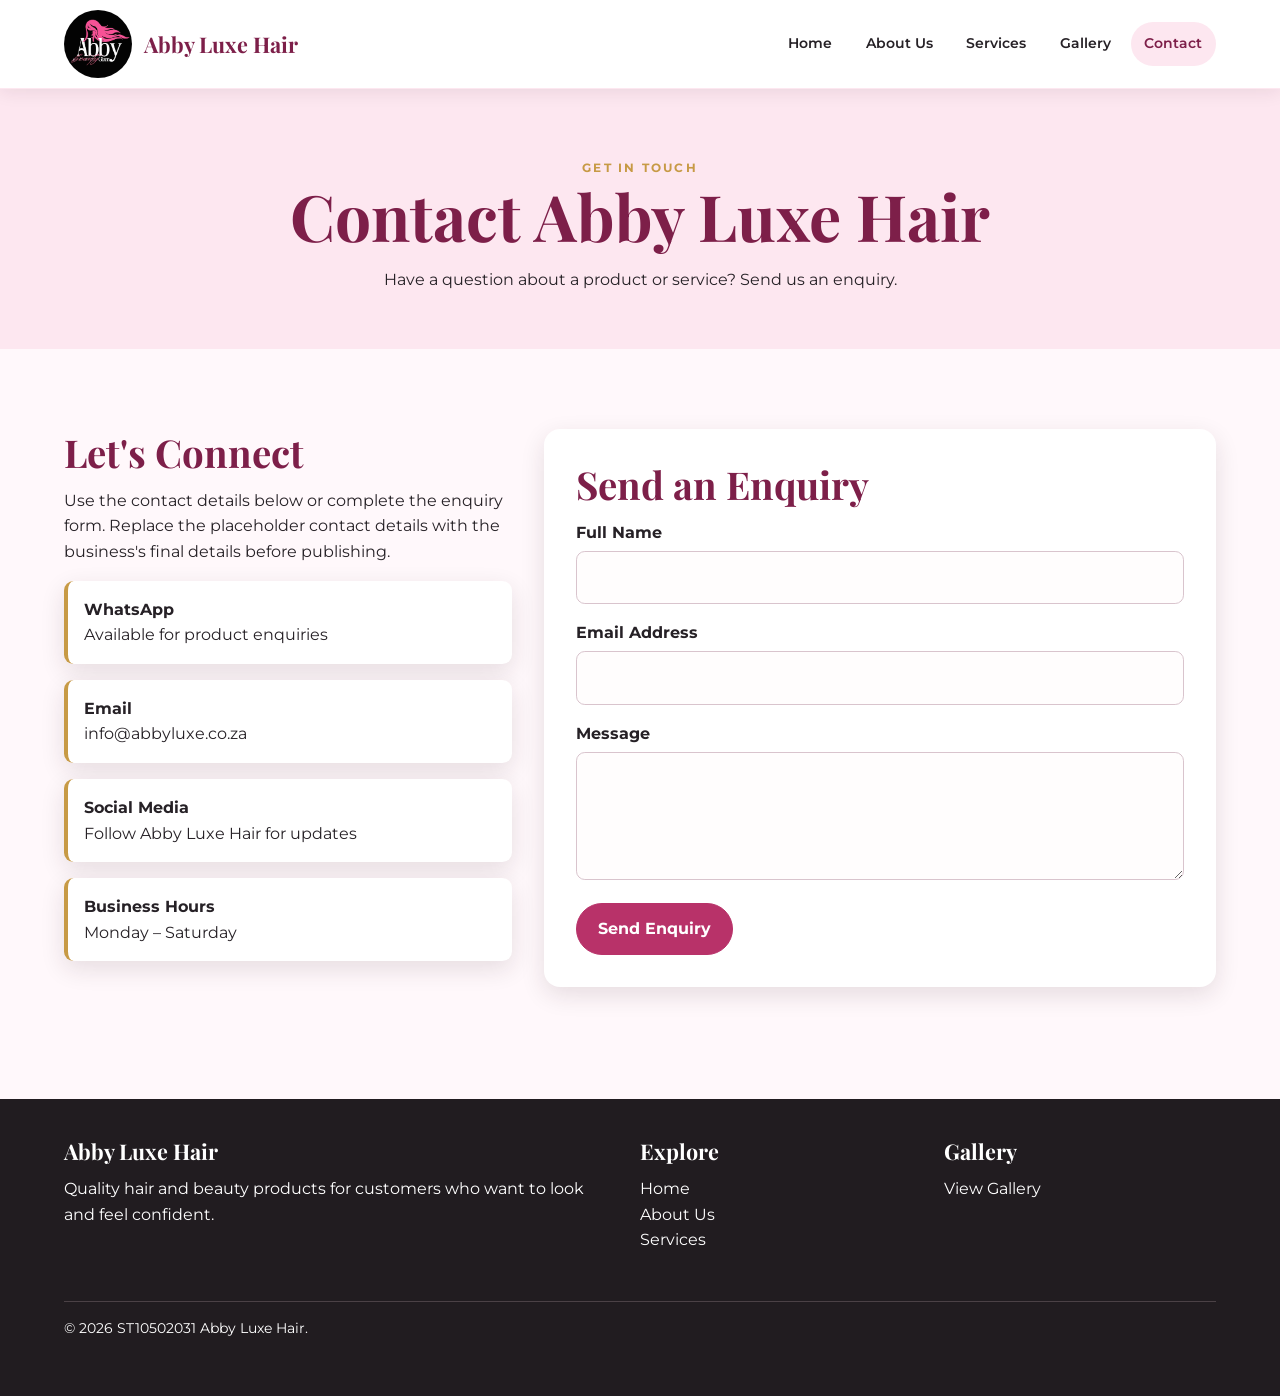
==== contact.html @ eab1e3b6 "Add files via upload" ====
<!DOCTYPE html>
<html lang="en">
<head><meta charset="UTF-8"><meta name="viewport" content="width=device-width, initial-scale=1.0"><meta name="description" content="Contact Abby Luxe Hair."><title>Abby Luxe Hair | Contact</title><link rel="stylesheet" href="css/style.css"></head>
<body>
<header class="site-header"><nav class="navbar container" aria-label="Main navigation"><a class="brand" href="home.html"><img src="images/logo.jpg" alt="Abby Luxe Hair logo"><span>Abby Luxe Hair</span></a><div class="nav-links"><a href="home.html">Home</a><a href="about.html">About Us</a><a href="services.html">Services</a><a href="gallery.html">Gallery</a><a class="active" href="contact.html">Contact</a></div></nav></header>
<main>
<section class="page-banner"><div class="container"><p class="eyebrow">Get In Touch</p><h1>Contact Abby Luxe Hair</h1><p>Have a question about a product or service? Send us an enquiry.</p></div></section>
<section class="section"><div class="container contact-grid"><div><h2>Let's Connect</h2><p>Use the contact details below or complete the enquiry form. Replace the placeholder contact details with the business's final details before publishing.</p><ul class="contact-list"><li><strong>WhatsApp</strong><br>Available for product enquiries</li><li><strong>Email</strong><br>info@abbyluxe.co.za</li><li><strong>Social Media</strong><br>Follow Abby Luxe Hair for updates</li><li><strong>Business Hours</strong><br>Monday – Saturday</li></ul></div><form class="form-card" action="#" method="post"><h2>Send an Enquiry</h2><div class="form-group"><label for="name">Full Name</label><input id="name" name="name" type="text" required></div><div class="form-group"><label for="email">Email Address</label><input id="email" name="email" type="email" required></div><div class="form-group"><label for="message">Message</label><textarea id="message" name="message" required></textarea></div><button class="btn" type="submit">Send Enquiry</button></form></div></section>
</main>
<footer class="site-footer"><div class="container"><div class="footer-grid"><div><h3>Abby Luxe Hair</h3><p>Quality hair and beauty products for customers who want to look and feel confident.</p></div><div><h3>Explore</h3><p><a href="home.html">Home</a><br><a href="about.html">About Us</a><br><a href="services.html">Services</a></p></div><div><h3>Gallery</h3><p><a href="gallery.html">View Gallery</a></p></div></div><p class="copyright">&copy; 2026 ST10502031 Abby Luxe Hair.</p></div></footer>
</body></html>
---- css/style.css ----
/* Abby Luxe Hair - WEDE5020 Part 2
   External stylesheet with desktop, tablet and mobile responsive styling.
*/

@import url('https://fonts.googleapis.com/css2?family=Montserrat:wght@400;500;600;700&family=Playfair+Display:wght@500;600;700&display=swap');

/* CSS reset / base styles */
* { box-sizing: border-box; margin: 0; padding: 0; }
html { scroll-behavior: smooth; font-size: 100%; }
body {
    font-family: 'Montserrat', Arial, sans-serif;
    font-size: 1rem;
    line-height: 1.6;
    color: #262126;
    background: #fff8fb;
}
img, video { max-width: 100%; height: auto; display: block; }
a { color: inherit; text-decoration: none; }
ul { list-style: none; }
button, input, textarea { font: inherit; }

:root {
    --pink: #b83269;
    --dark-pink: #7d1f49;
    --light-pink: #fde7f0;
    --gold: #c79a45;
    --cream: #fff8f3;
    --black: #211c20;
    --white: #ffffff;
    --shadow: 0 0.5rem 1.5rem rgba(48, 21, 34, 0.12);
    --radius: 1rem;
    --container: 72rem;
}

.container { width: min(92%, var(--container)); margin-inline: auto; }

/* Header / navigation */
.site-header {
    position: sticky;
    top: 0;
    z-index: 1000;
    background: rgba(255, 255, 255, 0.97);
    border-bottom: 0.12rem solid var(--light-pink);
    box-shadow: 0 0.25rem 1rem rgba(48, 21, 34, 0.08);
}
.navbar {
    min-height: 5.5rem;
    display: flex;
    align-items: center;
    justify-content: space-between;
    gap: 2rem;
}
.brand { display: flex; align-items: center; gap: 0.75rem; }
.brand img { width: 4.25rem; height: 4.25rem; object-fit: cover; border-radius: 50%; }
.brand span { font-family: 'Playfair Display', Georgia, serif; font-size: 1.35rem; font-weight: 700; color: var(--dark-pink); }
.nav-links { display: flex; align-items: center; justify-content: flex-end; flex-wrap: wrap; gap: 0.4rem; }
.nav-links a { padding: 0.65rem 0.85rem; border-radius: 2rem; font-weight: 600; font-size: 0.9rem; }
.nav-links a:hover, .nav-links a:focus-visible, .nav-links a.active { background: var(--light-pink); color: var(--dark-pink); outline: none; }

/* Typography */
h1, h2, h3 { font-family: 'Playfair Display', Georgia, serif; color: var(--dark-pink); line-height: 1.2; }
h1 { font-size: clamp(2.25rem, 5vw, 4.2rem); }
h2 { font-size: clamp(1.8rem, 3vw, 2.7rem); margin-bottom: 0.8rem; }
h3 { font-size: 1.35rem; }
p { margin-bottom: 1rem; }
.eyebrow { color: var(--gold); text-transform: uppercase; letter-spacing: 0.18em; font-size: 0.78rem; font-weight: 700; margin-bottom: 0.6rem; }
.section { padding: 5rem 0; }
.section-heading { text-align: center; max-width: 42rem; margin: 0 auto 2.5rem; }

/* Buttons */
.btn {
    display: inline-flex;
    align-items: center;
    justify-content: center;
    min-height: 2.9rem;
    padding: 0.75rem 1.3rem;
    border-radius: 2rem;
    border: 0.1rem solid var(--pink);
    background: var(--pink);
    color: var(--white);
    font-weight: 700;
    transition: transform 0.2s ease, background-color 0.2s ease, box-shadow 0.2s ease;
}
.btn:hover, .btn:focus-visible { background: var(--dark-pink); transform: translateY(-0.12rem); box-shadow: var(--shadow); outline: none; }
.btn-outline { background: transparent; color: var(--dark-pink); }
.btn-outline:hover, .btn-outline:focus-visible { color: var(--white); }

/* Home hero */
.hero { background: linear-gradient(135deg, #fff8fb 0%, #fde7f0 100%); padding: 4.5rem 0; }
.hero-grid { display: grid; grid-template-columns: 1.05fr 0.95fr; align-items: center; gap: 3rem; }
.hero-copy p { max-width: 36rem; font-size: 1.08rem; }
.hero-actions { display: flex; flex-wrap: wrap; gap: 0.8rem; margin-top: 1.4rem; }
.hero-image { overflow: hidden; border-radius: 1.5rem; box-shadow: var(--shadow); border: 0.25rem solid var(--white); }
.hero-image img { width: 100%; aspect-ratio: 4 / 3; object-fit: cover; }

/* Cards / grids */
.card-grid { display: grid; grid-template-columns: repeat(3, 1fr); gap: 1.5rem; }
.card { background: var(--white); border: 0.08rem solid #f1dce5; border-radius: var(--radius); padding: 1.5rem; box-shadow: var(--shadow); }
.card:hover { transform: translateY(-0.2rem); transition: transform 0.2s ease; }
.card-icon { font-size: 2rem; margin-bottom: 0.8rem; }
.info-grid { display: grid; grid-template-columns: repeat(2, 1fr); gap: 2rem; align-items: start; }
.highlight { background: var(--black); color: var(--white); border-radius: 1.2rem; padding: 2rem; }
.highlight h2, .highlight h3 { color: var(--white); }

/* Gallery */
.gallery-grid { display: grid; grid-template-columns: repeat(3, 1fr); gap: 1rem; }
.gallery-item { overflow: hidden; border-radius: 1rem; background: var(--white); box-shadow: var(--shadow); }
.gallery-item img { width: 100%; aspect-ratio: 1 / 1; object-fit: cover; transition: transform 0.3s ease; }
.gallery-item:hover img { transform: scale(1.04); }

/* Forms */
.contact-grid { display: grid; grid-template-columns: 0.8fr 1.2fr; gap: 2rem; }
.contact-list { display: grid; gap: 1rem; }
.contact-list li { background: var(--white); border-left: 0.3rem solid var(--gold); padding: 1rem; border-radius: 0.6rem; box-shadow: var(--shadow); }
.form-card { background: var(--white); padding: 2rem; border-radius: var(--radius); box-shadow: var(--shadow); }
.form-group { margin-bottom: 1rem; }
label { display: block; font-weight: 700; margin-bottom: 0.35rem; }
input, textarea { width: 100%; padding: 0.8rem 0.9rem; border: 0.08rem solid #d9c4cd; border-radius: 0.55rem; background: #fffdfd; }
input:focus, textarea:focus { border-color: var(--pink); outline: 0.15rem solid #f8cfdf; }
textarea { min-height: 8rem; resize: vertical; }

/* Footer */
.site-footer { background: var(--black); color: #fff; padding: 2.5rem 0; margin-top: 2rem; }
.footer-grid { display: grid; grid-template-columns: 2fr 1fr 1fr; gap: 2rem; }
.site-footer h3 { color: #fff; margin-bottom: 0.7rem; }
.site-footer a:hover, .site-footer a:focus-visible { color: #f2c56d; outline: none; }
.copyright { border-top: 0.06rem solid #4b4146; margin-top: 2rem; padding-top: 1rem; font-size: 0.85rem; }

/* Page banner */
.page-banner { background: var(--light-pink); padding: 3.5rem 0; text-align: center; }
.page-banner p { max-width: 40rem; margin: 0.8rem auto 0; }

/* Tablet breakpoint */
@media (max-width: 56rem) {
    .navbar { align-items: flex-start; padding: 0.75rem 0; flex-direction: column; gap: 0.6rem; }
    .nav-links { justify-content: flex-start; width: 100%; }
    .hero-grid, .contact-grid, .info-grid { grid-template-columns: 1fr; }
    .card-grid { grid-template-columns: repeat(2, 1fr); }
    .gallery-grid { grid-template-columns: repeat(2, 1fr); }
    .footer-grid { grid-template-columns: 1fr 1fr; }
}

/* Mobile breakpoint */
@media (max-width: 38rem) {
    html { font-size: 93.75%; }
    .container { width: min(94%, var(--container)); }
    .section { padding: 3.5rem 0; }
    .brand span { font-size: 1.15rem; }
    .brand img { width: 3.5rem; height: 3.5rem; }
    .nav-links { gap: 0.2rem; }
    .nav-links a { font-size: 0.82rem; padding: 0.5rem 0.6rem; }
    .hero { padding: 3rem 0; }
    .hero-actions { flex-direction: column; align-items: stretch; }
    .btn { width: 100%; }
    .card-grid, .gallery-grid, .footer-grid { grid-template-columns: 1fr; }
    .form-card { padding: 1.25rem; }
}
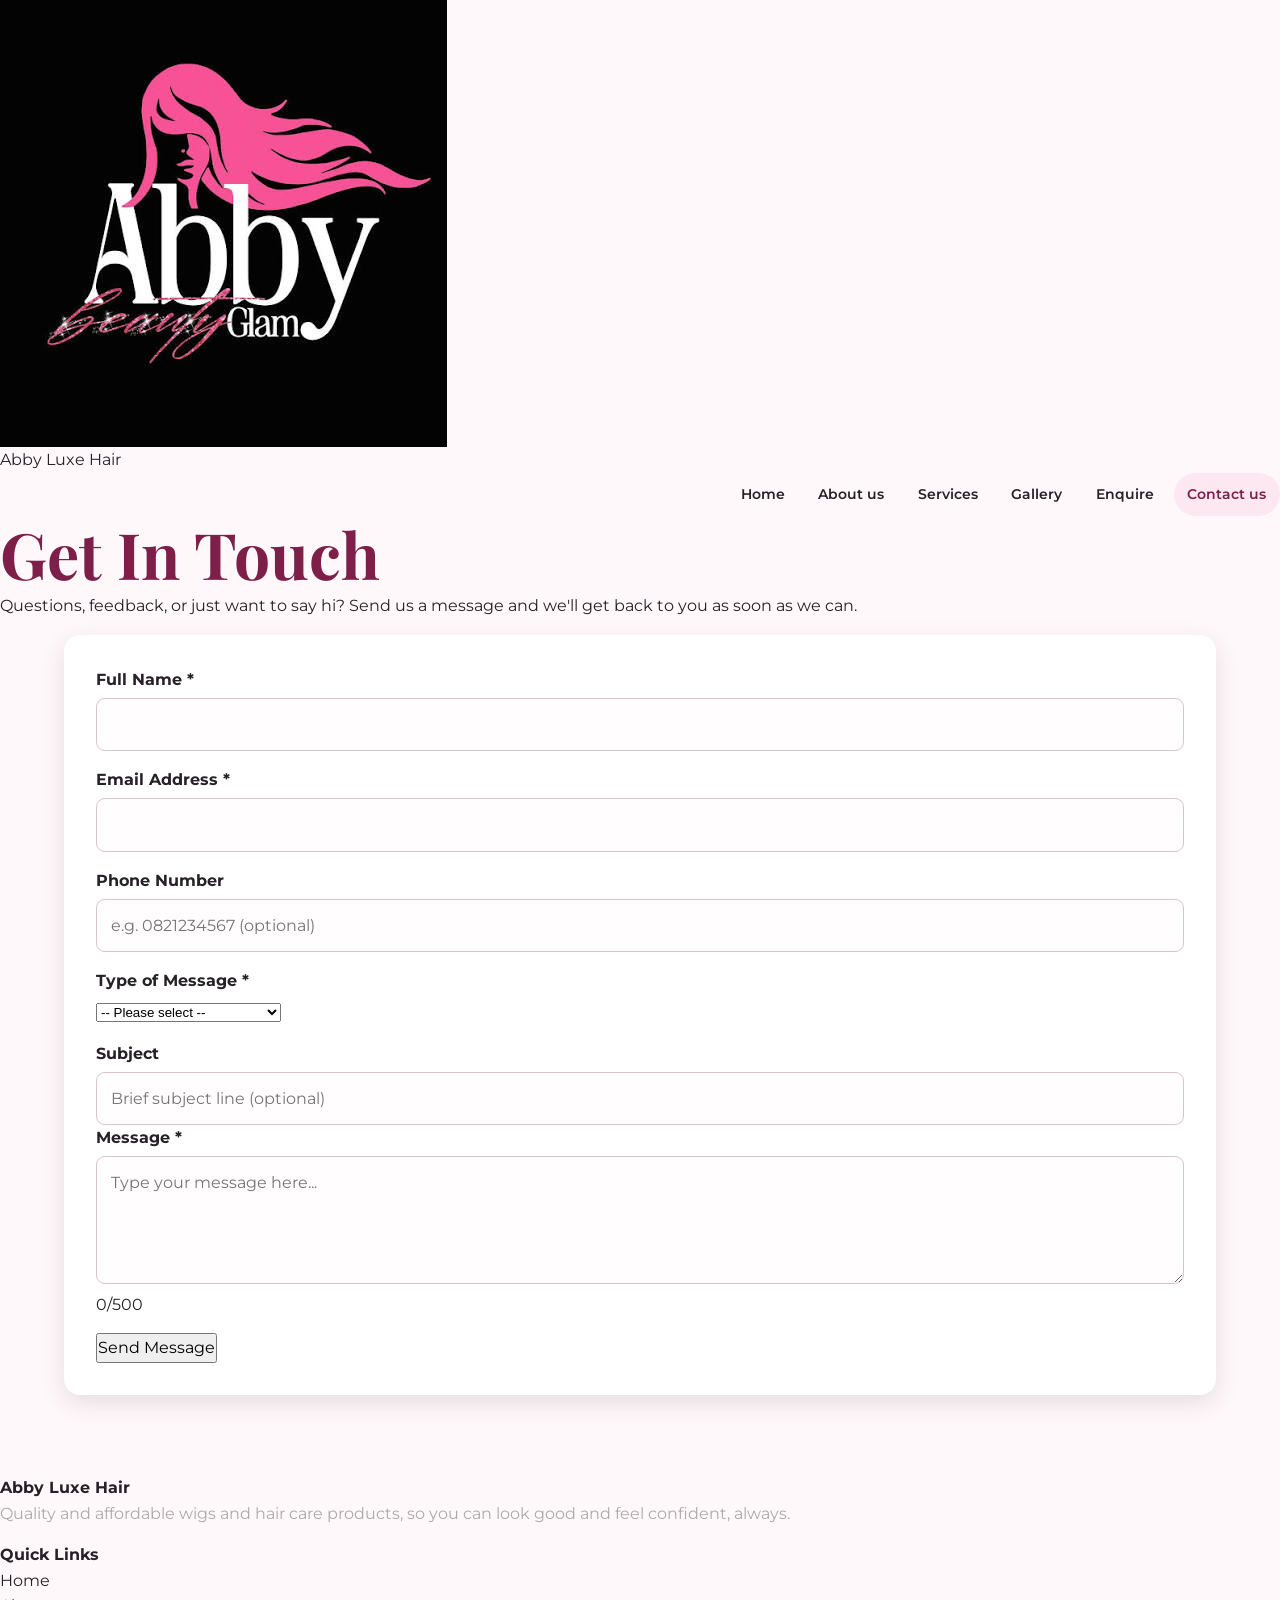
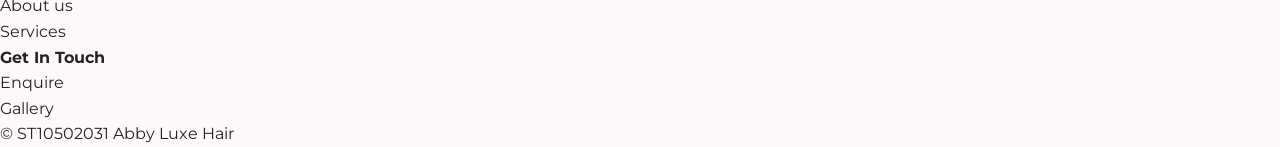
==== commit 3c64091f: "Add files via upload" ====
--- a/contact.html
+++ b/contact.html
@@ -1,11 +1,117 @@
 <!DOCTYPE html>
 <html lang="en">
-<head><meta charset="UTF-8"><meta name="viewport" content="width=device-width, initial-scale=1.0"><meta name="description" content="Contact Abby Luxe Hair."><title>Abby Luxe Hair | Contact</title><link rel="stylesheet" href="css/style.css"></head>
+<head>
+    <meta charset="UTF-8">
+    <meta name="viewport" content="width=device-width, initial-scale=1.0">
+    <title>Contact Us | Abby Luxe Hair</title>
+    <link rel="preconnect" href="https://fonts.googleapis.com">
+    <link href="https://fonts.googleapis.com/css2?family=Playfair+Display:wght@600;700&family=Poppins:wght@400;500;600&display=swap" rel="stylesheet">
+    <link rel="stylesheet" href="css/style.css">
+</head>
 <body>
-<header class="site-header"><nav class="navbar container" aria-label="Main navigation"><a class="brand" href="home.html"><img src="images/logo.jpg" alt="Abby Luxe Hair logo"><span>Abby Luxe Hair</span></a><div class="nav-links"><a href="home.html">Home</a><a href="about.html">About Us</a><a href="services.html">Services</a><a href="gallery.html">Gallery</a><a class="active" href="contact.html">Contact</a></div></nav></header>
-<main>
-<section class="page-banner"><div class="container"><p class="eyebrow">Get In Touch</p><h1>Contact Abby Luxe Hair</h1><p>Have a question about a product or service? Send us an enquiry.</p></div></section>
-<section class="section"><div class="container contact-grid"><div><h2>Let's Connect</h2><p>Use the contact details below or complete the enquiry form. Replace the placeholder contact details with the business's final details before publishing.</p><ul class="contact-list"><li><strong>WhatsApp</strong><br>Available for product enquiries</li><li><strong>Email</strong><br>info@abbyluxe.co.za</li><li><strong>Social Media</strong><br>Follow Abby Luxe Hair for updates</li><li><strong>Business Hours</strong><br>Monday – Saturday</li></ul></div><form class="form-card" action="#" method="post"><h2>Send an Enquiry</h2><div class="form-group"><label for="name">Full Name</label><input id="name" name="name" type="text" required></div><div class="form-group"><label for="email">Email Address</label><input id="email" name="email" type="email" required></div><div class="form-group"><label for="message">Message</label><textarea id="message" name="message" required></textarea></div><button class="btn" type="submit">Send Enquiry</button></form></div></section>
-</main>
-<footer class="site-footer"><div class="container"><div class="footer-grid"><div><h3>Abby Luxe Hair</h3><p>Quality hair and beauty products for customers who want to look and feel confident.</p></div><div><h3>Explore</h3><p><a href="home.html">Home</a><br><a href="about.html">About Us</a><br><a href="services.html">Services</a></p></div><div><h3>Gallery</h3><p><a href="gallery.html">View Gallery</a></p></div></div><p class="copyright">&copy; 2026 ST10502031 Abby Luxe Hair.</p></div></footer>
-</body></html>
+    <header>
+        <nav>
+            <div class="nav-brand">
+                <img src="images/logo.jpg" alt="Abby Luxe Hair logo">
+                <span>Abby Luxe Hair</span>
+            </div>
+            <div class="nav-links">
+                <a href="home.html">Home</a>
+                <a href="about.html">About us</a>
+                <a href="services.html">Services</a>
+                <a href="gallery.html">Gallery</a>
+                <a href="enquiry.html">Enquire</a>
+                <a href="contact.html" class="active">Contact us</a>
+            </div>
+        </nav>
+    </header>
+
+    <section class="page-hero">
+        <h1>Get In Touch</h1>
+        <p>Questions, feedback, or just want to say hi? Send us a message and we'll get back to you as soon as we can.</p>
+    </section>
+
+    <main class="section container" style="padding-top: var(--space-lg);">
+        <div class="form-card">
+            <form id="contact-form" action="https://formsubmit.co/ajax/enquiries@abbyluxehair.co.za" method="POST" novalidate>
+
+                <div class="field">
+                    <label for="c-fullName">Full Name <span class="required">*</span></label>
+                    <input type="text" id="c-fullName" name="fullName" required minlength="2" maxlength="80" autocomplete="name">
+                    <p class="error-message" id="c-fullName-error"></p>
+                </div>
+
+                <div class="field">
+                    <label for="c-email">Email Address <span class="required">*</span></label>
+                    <input type="email" id="c-email" name="email" required autocomplete="email">
+                    <p class="error-message" id="c-email-error"></p>
+                </div>
+
+                <div class="field">
+                    <label for="c-phone">Phone Number</label>
+                    <input type="tel" id="c-phone" name="phone" placeholder="e.g. 0821234567 (optional)" autocomplete="tel">
+                    <p class="error-message" id="c-phone-error"></p>
+                </div>
+
+                <div class="field">
+                    <label for="c-messageType">Type of Message <span class="required">*</span></label>
+                    <select id="c-messageType" name="messageType" required>
+                        <option value="">-- Please select --</option>
+                        <option value="General Enquiry">General enquiry</option>
+                        <option value="Feedback">Feedback</option>
+                        <option value="Complaint">Complaint</option>
+                        <option value="Partnership / Collaboration">Partnership or collaboration</option>
+                        <option value="Other">Other</option>
+                    </select>
+                    <p class="error-message" id="c-messageType-error"></p>
+                </div>
+
+                <div class="field">
+                    <label for="c-subject">Subject</label>
+                    <input type="text" id="c-subject" name="subject" maxlength="100" placeholder="Brief subject line (optional)">
+                </div>
+
+                <div class="field">
+                    <label for="c-message">Message <span class="required">*</span></label>
+                    <textarea id="c-message" name="message" required minlength="10" maxlength="500" placeholder="Type your message here..."></textarea>
+                    <p class="char-count"><span id="c-message-count">0</span>/500</p>
+                    <p class="error-message" id="c-message-error"></p>
+                </div>
+
+                <!-- FormSubmit configuration -->
+                <input type="hidden" name="_subject" value="New message from Abby Luxe Hair website">
+                <input type="hidden" name="_template" value="table">
+                <input type="hidden" name="_captcha" value="false">
+
+                <button type="submit" class="btn-primary" id="contact-submit-btn">Send Message</button>
+            </form>
+
+            <div class="response-panel" id="contact-response"></div>
+        </div>
+    </main>
+
+    <footer>
+        <div class="footer-content">
+            <div>
+                <h4>Abby Luxe Hair</h4>
+                <p style="color:#aaa; font-size: var(--fs-sm);">Quality and affordable wigs and hair care products, so you can look good and feel confident, always.</p>
+            </div>
+            <div>
+                <h4>Quick Links</h4>
+                <a href="home.html">Home</a><br>
+                <a href="about.html">About us</a><br>
+                <a href="services.html">Services</a>
+            </div>
+            <div>
+                <h4>Get In Touch</h4>
+                <a href="enquiry.html">Enquire</a><br>
+                <a href="gallery.html">Gallery</a>
+            </div>
+        </div>
+        <div class="footer-bottom">&copy; ST10502031 Abby Luxe Hair</div>
+    </footer>
+
+    <script src="js/form-utils.js"></script>
+    <script src="js/contact.js"></script>
+</body>
+</html>
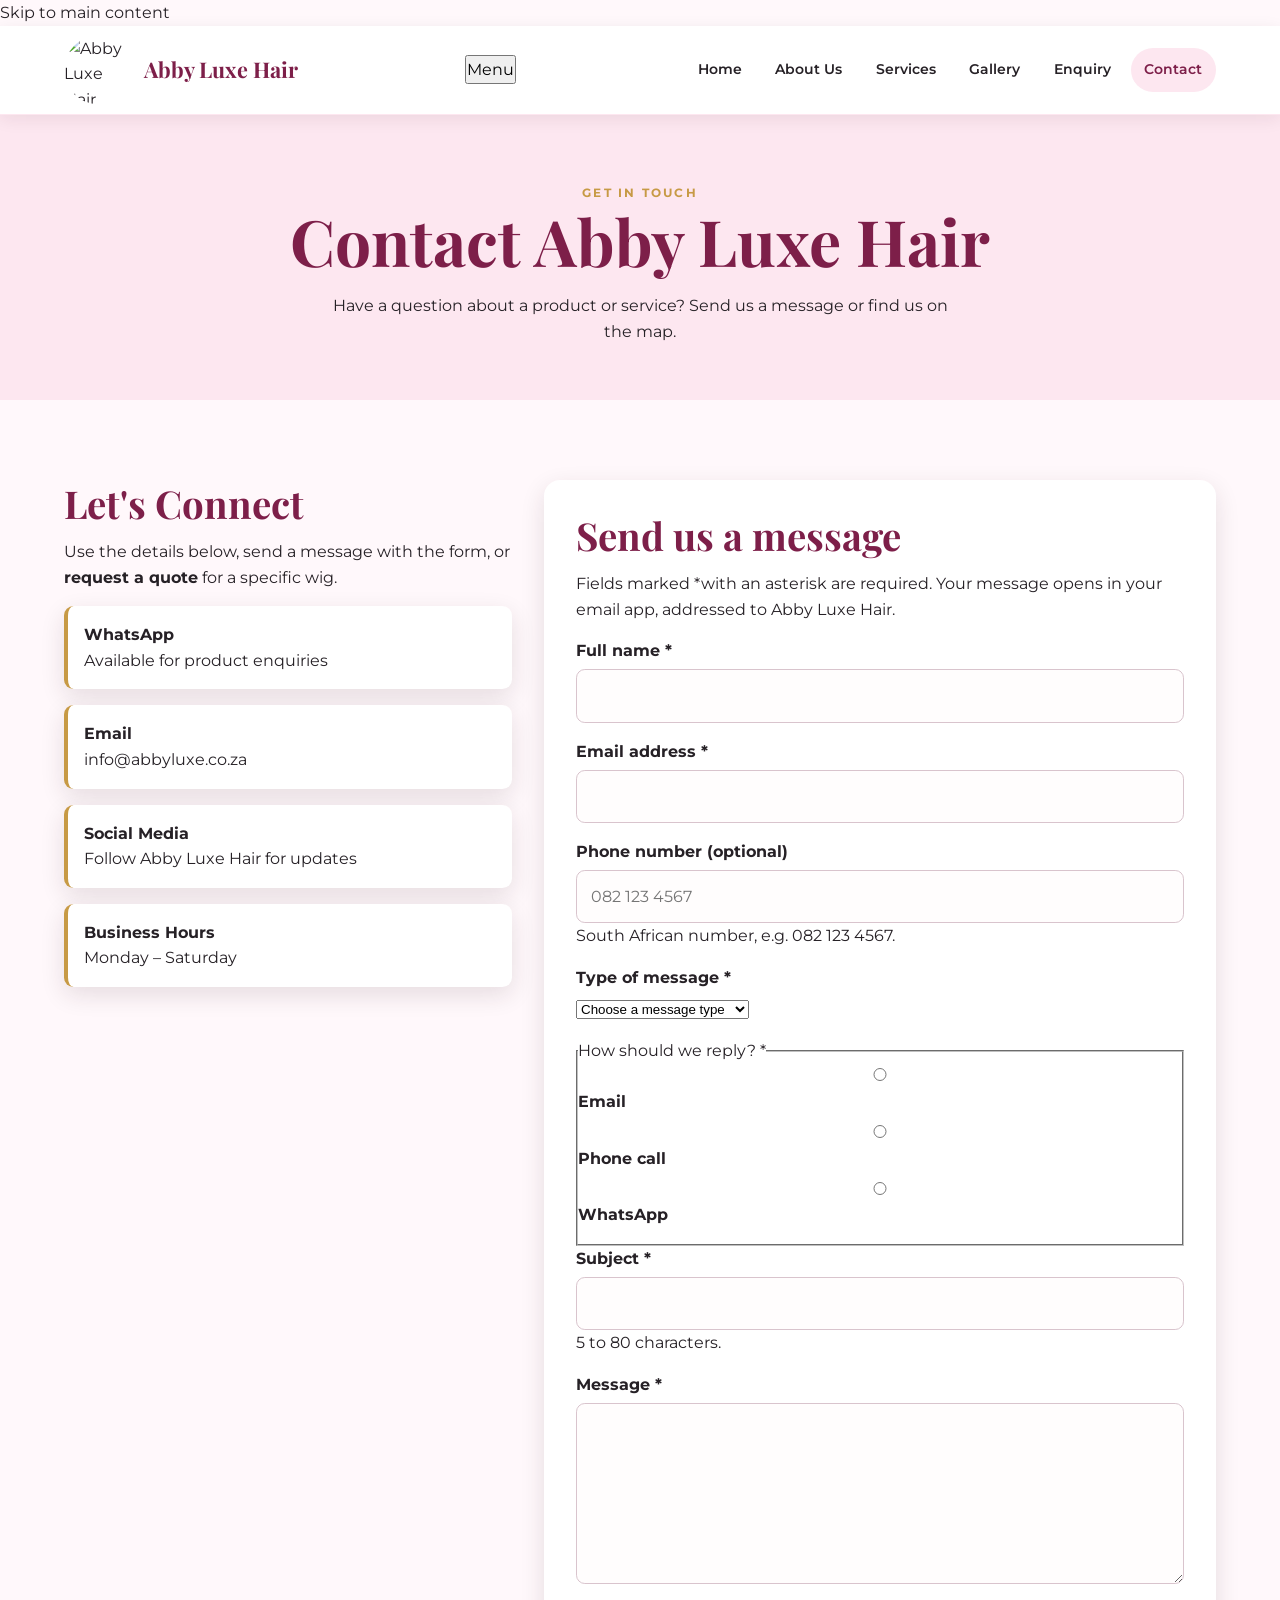
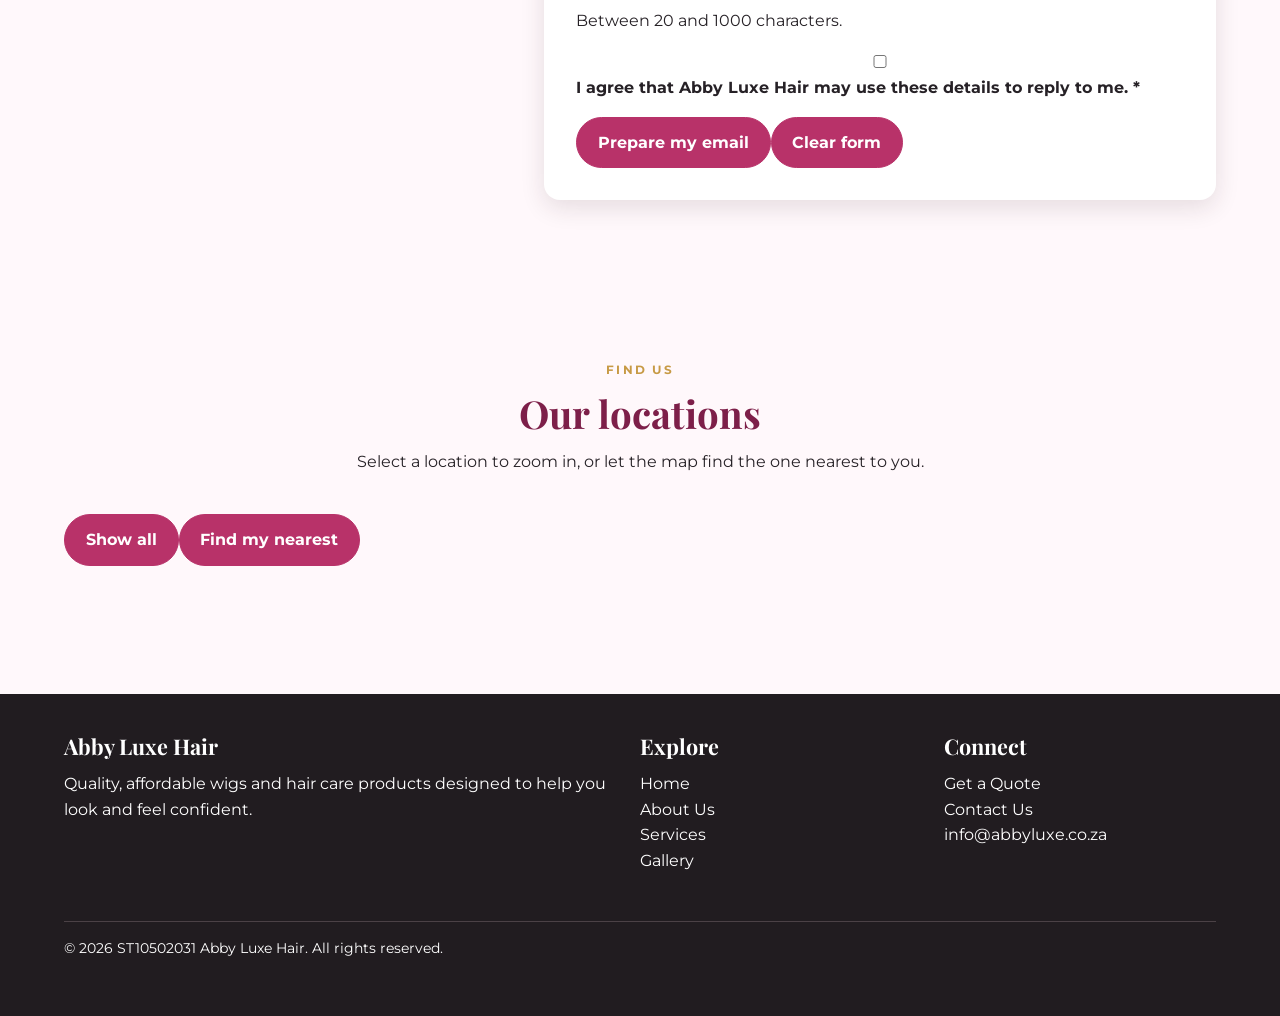
==== commit 8b6ba322: "Add files via upload" ====
--- a/contact.html
+++ b/contact.html
@@ -1,117 +1,174 @@
 <!DOCTYPE html>
 <html lang="en">
 <head>
-    <meta charset="UTF-8">
-    <meta name="viewport" content="width=device-width, initial-scale=1.0">
-    <title>Contact Us | Abby Luxe Hair</title>
-    <link rel="preconnect" href="https://fonts.googleapis.com">
-    <link href="https://fonts.googleapis.com/css2?family=Playfair+Display:wght@600;700&family=Poppins:wght@400;500;600&display=swap" rel="stylesheet">
-    <link rel="stylesheet" href="css/style.css">
+<meta charset="UTF-8">
+<meta name="viewport" content="width=device-width, initial-scale=1.0">
+<title>Contact Abby Luxe Hair | Message Us &amp; Find Our Locations</title>
+<meta name="description" content="Contact Abby Luxe Hair about wigs and hair care. Send a message, email us or use the interactive map to find our studio and collection points.">
+<meta name="keywords" content="contact Abby Luxe Hair, wig shop contact, wig store location, hair care enquiry, wig fittings, collection points">
+<meta name="author" content="Abby Luxe Hair">
+<meta name="robots" content="index, follow">
+<meta name="theme-color" content="#b83269">
+<meta property="og:type" content="website">
+<meta property="og:site_name" content="Abby Luxe Hair">
+<meta property="og:title" content="Contact Abby Luxe Hair | Message Us &amp; Find Our Locations">
+<meta property="og:description" content="Contact Abby Luxe Hair about wigs and hair care. Send a message, email us or use the interactive map to find our studio and collection points.">
+<meta property="og:locale" content="en_ZA">
+<meta name="twitter:card" content="summary">
+<link rel="icon" href="images/abby-luxe-hair-logo.jpg" type="image/jpeg">
+<link rel="preconnect" href="https://fonts.googleapis.com">
+<link rel="preconnect" href="https://fonts.gstatic.com" crossorigin>
+<link rel="stylesheet" href="https://fonts.googleapis.com/css2?family=Montserrat:wght@400;500;600;700&amp;family=Playfair+Display:wght@500;600;700&amp;display=swap">
+<link rel="stylesheet" href="css/style.css">
+<link rel="stylesheet" href="https://unpkg.com/leaflet@1.9.4/dist/leaflet.css" crossorigin="">
+<script type="application/ld+json">{
+ "@context": "https://schema.org",
+ "@type": "LocalBusiness",
+ "name": "Abby Luxe Hair",
+ "description": "Quality and affordable wigs and hair care products.",
+ "email": "info@abbyluxe.co.za",
+ "areaServed": "South Africa",
+ "priceRange": "RR",
+ "openingHours": "Mo-Sa",
+ "makesOffer": [
+  {
+   "@type": "Offer",
+   "itemOffered": {
+    "@type": "Product",
+    "name": "Straight HD Lace Wig"
+   }
+  },
+  {
+   "@type": "Offer",
+   "itemOffered": {
+    "@type": "Product",
+    "name": "Body Wave Lace Wig"
+   }
+  },
+  {
+   "@type": "Offer",
+   "itemOffered": {
+    "@type": "Product",
+    "name": "Deep Wave Wig"
+   }
+  },
+  {
+   "@type": "Offer",
+   "itemOffered": {
+    "@type": "Product",
+    "name": "Curly Wig"
+   }
+  },
+  {
+   "@type": "Offer",
+   "itemOffered": {
+    "@type": "Product",
+    "name": "Sleek Bob Wig"
+   }
+  },
+  {
+   "@type": "Offer",
+   "itemOffered": {
+    "@type": "Product",
+    "name": "Wig Care Kit"
+   }
+  }
+ ]
+}</script>
 </head>
 <body>
-    <header>
-        <nav>
-            <div class="nav-brand">
-                <img src="images/logo.jpg" alt="Abby Luxe Hair logo">
-                <span>Abby Luxe Hair</span>
-            </div>
-            <div class="nav-links">
-                <a href="home.html">Home</a>
-                <a href="about.html">About us</a>
-                <a href="services.html">Services</a>
-                <a href="gallery.html">Gallery</a>
-                <a href="enquiry.html">Enquire</a>
-                <a href="contact.html" class="active">Contact us</a>
-            </div>
-        </nav>
-    </header>
-
-    <section class="page-hero">
-        <h1>Get In Touch</h1>
-        <p>Questions, feedback, or just want to say hi? Send us a message and we'll get back to you as soon as we can.</p>
-    </section>
-
-    <main class="section container" style="padding-top: var(--space-lg);">
-        <div class="form-card">
-            <form id="contact-form" action="https://formsubmit.co/ajax/enquiries@abbyluxehair.co.za" method="POST" novalidate>
-
-                <div class="field">
-                    <label for="c-fullName">Full Name <span class="required">*</span></label>
-                    <input type="text" id="c-fullName" name="fullName" required minlength="2" maxlength="80" autocomplete="name">
-                    <p class="error-message" id="c-fullName-error"></p>
-                </div>
-
-                <div class="field">
-                    <label for="c-email">Email Address <span class="required">*</span></label>
-                    <input type="email" id="c-email" name="email" required autocomplete="email">
-                    <p class="error-message" id="c-email-error"></p>
-                </div>
-
-                <div class="field">
-                    <label for="c-phone">Phone Number</label>
-                    <input type="tel" id="c-phone" name="phone" placeholder="e.g. 0821234567 (optional)" autocomplete="tel">
-                    <p class="error-message" id="c-phone-error"></p>
-                </div>
-
-                <div class="field">
-                    <label for="c-messageType">Type of Message <span class="required">*</span></label>
-                    <select id="c-messageType" name="messageType" required>
-                        <option value="">-- Please select --</option>
-                        <option value="General Enquiry">General enquiry</option>
-                        <option value="Feedback">Feedback</option>
-                        <option value="Complaint">Complaint</option>
-                        <option value="Partnership / Collaboration">Partnership or collaboration</option>
-                        <option value="Other">Other</option>
-                    </select>
-                    <p class="error-message" id="c-messageType-error"></p>
-                </div>
-
-                <div class="field">
-                    <label for="c-subject">Subject</label>
-                    <input type="text" id="c-subject" name="subject" maxlength="100" placeholder="Brief subject line (optional)">
-                </div>
-
-                <div class="field">
-                    <label for="c-message">Message <span class="required">*</span></label>
-                    <textarea id="c-message" name="message" required minlength="10" maxlength="500" placeholder="Type your message here..."></textarea>
-                    <p class="char-count"><span id="c-message-count">0</span>/500</p>
-                    <p class="error-message" id="c-message-error"></p>
-                </div>
-
-                <!-- FormSubmit configuration -->
-                <input type="hidden" name="_subject" value="New message from Abby Luxe Hair website">
-                <input type="hidden" name="_template" value="table">
-                <input type="hidden" name="_captcha" value="false">
-
-                <button type="submit" class="btn-primary" id="contact-submit-btn">Send Message</button>
-            </form>
-
-            <div class="response-panel" id="contact-response"></div>
-        </div>
-    </main>
-
-    <footer>
-        <div class="footer-content">
-            <div>
-                <h4>Abby Luxe Hair</h4>
-                <p style="color:#aaa; font-size: var(--fs-sm);">Quality and affordable wigs and hair care products, so you can look good and feel confident, always.</p>
-            </div>
-            <div>
-                <h4>Quick Links</h4>
-                <a href="home.html">Home</a><br>
-                <a href="about.html">About us</a><br>
-                <a href="services.html">Services</a>
-            </div>
-            <div>
-                <h4>Get In Touch</h4>
-                <a href="enquiry.html">Enquire</a><br>
-                <a href="gallery.html">Gallery</a>
-            </div>
-        </div>
-        <div class="footer-bottom">&copy; ST10502031 Abby Luxe Hair</div>
-    </footer>
-
-    <script src="js/form-utils.js"></script>
-    <script src="js/contact.js"></script>
+<a class="skip-link" href="#main">Skip to main content</a>
+<header class="site-header">
+<nav class="navbar container" aria-label="Main navigation">
+<a class="brand" href="home.html"><img src="images/abby-luxe-hair-logo.jpg" alt="Abby Luxe Hair logo: pink flowing hair above the word Abby" width="68" height="68"><span>Abby Luxe Hair</span></a>
+<button class="nav-toggle" type="button" aria-expanded="false" aria-controls="nav-links"><span class="nav-toggle-bars" aria-hidden="true"></span><span>Menu</span></button>
+<div class="nav-links" id="nav-links"><a href="home.html">Home</a><a href="about.html">About Us</a><a href="services.html">Services</a><a href="gallery.html">Gallery</a><a href="enquiry.html">Enquiry</a><a class="active" aria-current="page" href="contact.html">Contact</a></div>
+</nav>
+</header>
+<main id="main" tabindex="-1">
+<section class="page-banner"><div class="container"><p class="eyebrow">Get In Touch</p><h1>Contact Abby Luxe Hair</h1><p>Have a question about a product or service? Send us a message or find us on the map.</p></div></section>
+<section class="section">
+<div class="container contact-grid">
+<div class="reveal"><h2>Let's Connect</h2><p>Use the details below, send a message with the form, or <a href="enquiry.html"><strong>request a quote</strong></a> for a specific wig.</p>
+<ul class="contact-list">
+<li><strong>WhatsApp</strong><br>Available for product enquiries</li>
+<li><strong>Email</strong><br><a href="mailto:info@abbyluxe.co.za">info@abbyluxe.co.za</a></li>
+<li><strong>Social Media</strong><br>Follow Abby Luxe Hair for updates</li>
+<li><strong>Business Hours</strong><br>Monday &ndash; Saturday</li>
+</ul></div>
+<form id="contact-form" class="form-card" action="mailto:info@abbyluxe.co.za" method="post" enctype="text/plain" novalidate aria-labelledby="contact-heading">
+<h2 id="contact-heading">Send us a message</h2>
+<p class="hint">Fields marked <span class="req" aria-hidden="true">*</span><span class="visually-hidden">with an asterisk</span> are required. Your message opens in your email app, addressed to Abby Luxe Hair.</p>
+<div class="error-summary" role="alert" tabindex="-1" hidden></div>
+<div class="form-group ">
+<label for="fullName">Full name <span class="req" aria-hidden="true">*</span></label>
+<input id="fullName" name="fullName" type="text" autocomplete="name" aria-describedby="fullName-error">
+<p class="field-error" id="fullName-error" aria-live="polite"></p>
+</div>
+<div class="form-row">
+<div class="form-group ">
+<label for="email">Email address <span class="req" aria-hidden="true">*</span></label>
+<input id="email" name="email" type="email" autocomplete="email" aria-describedby="email-error">
+<p class="field-error" id="email-error" aria-live="polite"></p>
+</div>
+<div class="form-group ">
+<label for="phone">Phone number <span id="phone-required" class="req" hidden>(required for calls and WhatsApp)</span> <span class="hint">(optional)</span></label>
+<input id="phone" name="phone" type="tel" inputmode="tel" autocomplete="tel" placeholder="082 123 4567" aria-describedby="phone-error phone-hint">
+<p class="hint" id="phone-hint">South African number, e.g. 082 123 4567.</p><p class="field-error" id="phone-error" aria-live="polite"></p>
+</div>
+</div>
+<div class="form-group ">
+<label for="type">Type of message <span class="req" aria-hidden="true">*</span></label>
+<select id="type" name="type" aria-describedby="type-error"><option value="">Choose a message type</option><option>General question</option><option>Product enquiry</option><option>Order status</option><option>Feedback or compliment</option><option>Complaint</option><option>Collaboration or business</option></select>
+<p class="field-error" id="type-error" aria-live="polite"></p>
+</div>
+<fieldset><legend>How should we reply? <span class="req" aria-hidden="true">*</span></legend>
+<div class="choice-group" role="radiogroup" aria-describedby="method-error">
+<label class="choice"><input type="radio" id="method" name="method" value="email"> Email</label>
+<label class="choice"><input type="radio" id="method-phone" name="method" value="phone"> Phone call</label>
+<label class="choice"><input type="radio" id="method-whatsapp" name="method" value="whatsapp"> WhatsApp</label>
+</div>
+<p class="field-error" id="method-error" aria-live="polite"></p>
+</fieldset>
+<div class="form-group ">
+<label for="subject">Subject <span class="req" aria-hidden="true">*</span></label>
+<input id="subject" name="subject" type="text" aria-describedby="subject-error subject-hint">
+<p class="hint" id="subject-hint">5 to 80 characters.</p><p class="field-error" id="subject-error" aria-live="polite"></p>
+</div>
+<div class="form-group ">
+<label for="message">Message <span class="req" aria-hidden="true">*</span></label>
+<textarea id="message" name="message" rows="6" aria-describedby="message-error message-hint"></textarea><p class="char-count" id="message-count"></p>
+<p class="hint" id="message-hint">Between 20 and 1000 characters.</p><p class="field-error" id="message-error" aria-live="polite"></p>
+</div>
+<div class="form-group"><label class="choice"><input type="checkbox" id="consent" name="consent" value="yes" aria-describedby="consent-error"> <span>I agree that Abby Luxe Hair may use these details to reply to me. <span class="req" aria-hidden="true">*</span></span></label><p class="field-error" id="consent-error" aria-live="polite"></p></div>
+<div class="form-actions"><button class="btn" type="submit">Prepare my email</button><button class="btn btn-ghost" type="reset">Clear form</button></div>
+</form>
+<div id="contact-result" aria-live="polite" hidden></div>
+</div>
+</section>
+<section class="section" aria-labelledby="map-heading">
+<div class="container reveal">
+<div class="section-heading"><p class="eyebrow">Find Us</p><h2 id="map-heading">Our locations</h2><p>Select a location to zoom in, or let the map find the one nearest to you.</p></div>
+<div class="map-section">
+<div class="map-panel">
+<ul class="location-list" id="location-list"></ul>
+<div class="form-actions"><button class="btn btn-small btn-ghost" type="button" id="map-show-all">Show all</button><button class="btn btn-small" type="button" id="map-nearest">Find my nearest</button></div>
+<p class="map-status" id="map-status" role="status" aria-live="polite"></p>
+</div>
+<div id="map" role="region" aria-label="Interactive map of Abby Luxe Hair locations"></div>
+</div>
+</div>
+</section>
+</main>
+<footer class="site-footer"><div class="container"><div class="footer-grid">
+<div><h3>Abby Luxe Hair</h3><p>Quality, affordable wigs and hair care products designed to help you look and feel confident.</p></div>
+<div><h3>Explore</h3><p><a href="home.html">Home</a><br><a href="about.html">About Us</a><br><a href="services.html">Services</a><br><a href="gallery.html">Gallery</a></p></div>
+<div><h3>Connect</h3><p><a href="enquiry.html">Get a Quote</a><br><a href="contact.html">Contact Us</a><br><a href="mailto:info@abbyluxe.co.za">info@abbyluxe.co.za</a></p></div>
+</div><p class="copyright">&copy; 2026 ST10502031 Abby Luxe Hair. All rights reserved.</p></div></footer>
+<script src="https://unpkg.com/leaflet@1.9.4/dist/leaflet.js" defer></script>
+<script src="js/forms.js" defer></script>
+<script src="js/main.js" defer></script>
+<script src="js/contact.js" defer></script>
+<script src="js/map.js" defer></script>
 </body>
 </html>
